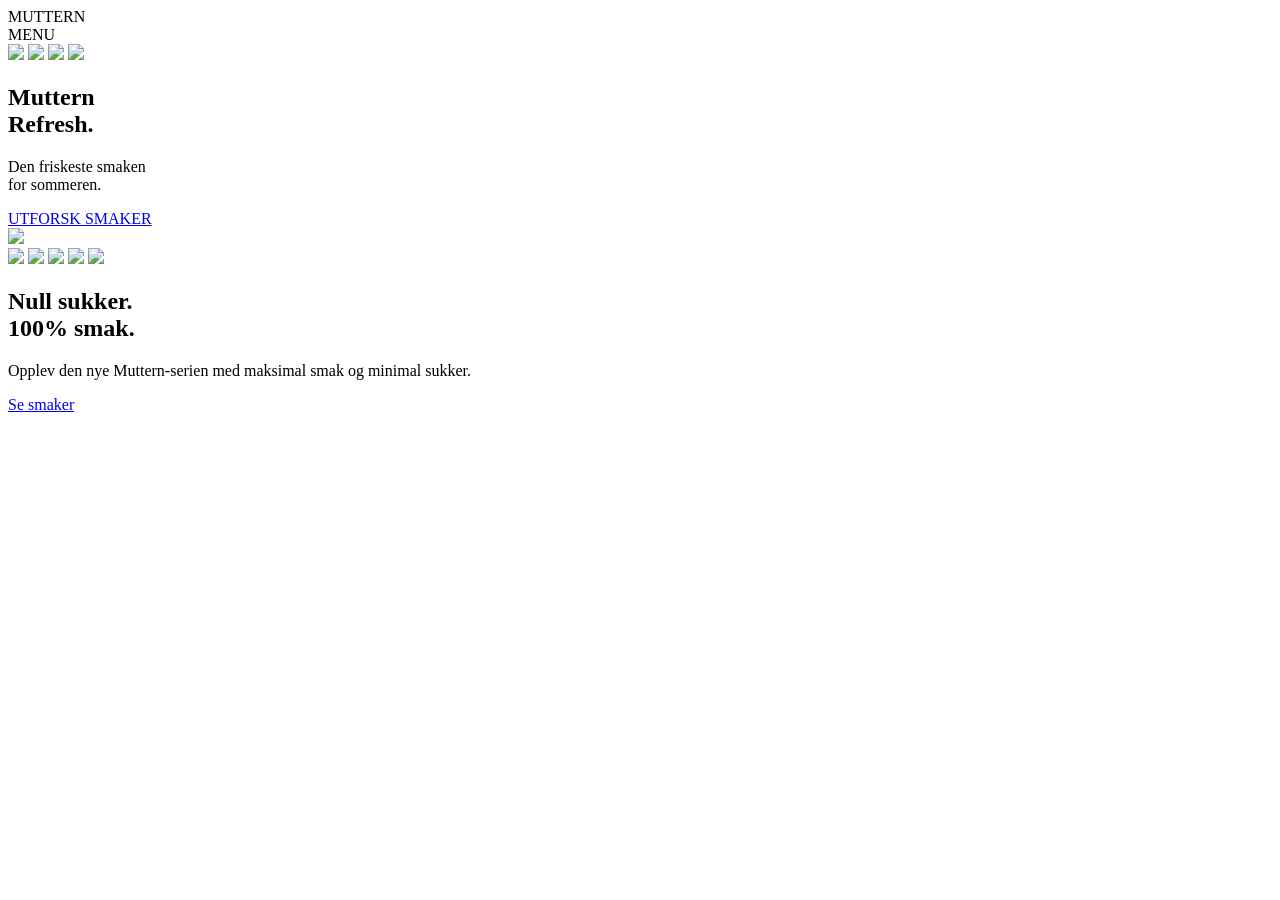
==== index.html @ 9f3a5b82 "Create index.html" ====
<!DOCTYPE html>
<html lang="no">
<head>
<meta charset="UTF-8">
<meta name="viewport" content="width=device-width, initial-scale=1.0">
<title>Muttern</title>

<link rel="stylesheet" href="style.css">

</head>
<body>

<header>

<div class="logo">
    MUTTERN
</div>

<div class="menu">
    MENU
</div>

</header>

<section class="hero">

<div class="bg-waves"></div>

<img class="fruit lemon1" src="images/lemon.png">
<img class="fruit lemon2" src="images/lemon.png">

<img class="fruit raspberry1" src="images/raspberry.png">
<img class="fruit raspberry2" src="images/raspberry.png">

<div class="left">

<h1>
Muttern<br>
Refresh.
</h1>

<p>
Den friskeste smaken<br>
for sommeren.
</p>

<a href="#" class="cta">
UTFORSK SMAKER
</a>

</div>

<div class="right">

<img
class="bottle"
src="images/muttern-bottle.png"
>

</div>

</section>

<section class="yellow-section">

<div class="orbit">
    <div class="sun"></div>
</div>

<div class="yellow-content">

<div class="bottles">

<img src="images/bottle1.png">
<img src="images/bottle2.png">
<img src="images/bottle3.png">
<img src="images/bottle4.png">
<img src="images/bottle5.png">

</div>

<div class="text">

<h2>
Null sukker.<br>
<span>100% smak.</span>
</h2>

<p>
Opplev den nye Muttern-serien
med maksimal smak og minimal sukker.
</p>

<a href="#">
Se smaker
</a>

</div>

</div>

</section>

</body>
</html>
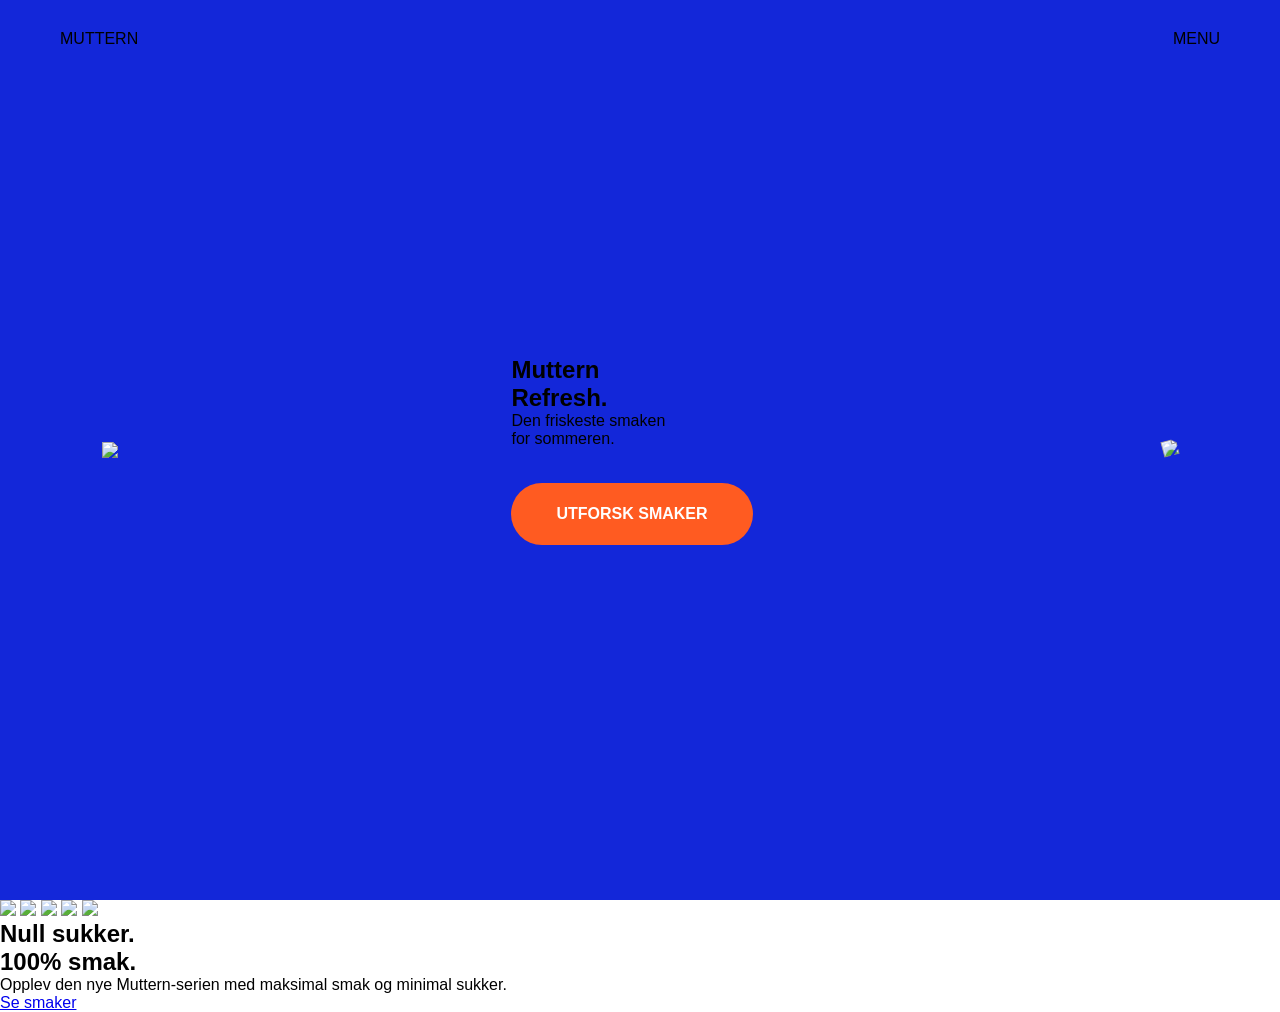
==== commit 346ad2c7: "Update index.html" ====
--- a/index.html
+++ b/index.html
@@ -27,10 +27,8 @@
 <div class="bg-waves"></div>
 
 <img class="fruit lemon1" src="images/lemon.png">
-<img class="fruit lemon2" src="images/lemon.png">
 
 <img class="fruit raspberry1" src="images/raspberry.png">
-<img class="fruit raspberry2" src="images/raspberry.png">
 
 <div class="left">
 
--- a/style.css
+++ b/style.css
@@ -0,0 +1,242 @@
+*{
+margin:0;
+padding:0;
+box-sizing:border-box;
+font-family:Arial,sans-serif;
+}
+
+body{
+overflow-x:hidden;
+background:white;
+}
+
+/* HEADER */
+
+header{
+position:absolute;
+top:0;
+left:0;
+width:100%;
+padding:30px 60px;
+display:flex;
+justify-content:space-between;
+align-items:center;
+z-index:100;
+}
+
+.logo{
+width:260px;
+}
+
+.menu-btn{
+width:110px;
+height:110px;
+background:white;
+border-radius:50%;
+display:flex;
+justify-content:center;
+align-items:center;
+text-decoration:none;
+font-weight:bold;
+color:#1327d9;
+}
+
+/* HERO */
+
+.hero{
+height:100vh;
+background:#1327d9;
+display:flex;
+align-items:center;
+justify-content:space-between;
+padding:0 8%;
+position:relative;
+overflow:hidden;
+}
+
+.circle{
+position:absolute;
+width:900px;
+height:900px;
+border-radius:50%;
+background:rgba(255,255,255,0.05);
+right:-250px;
+top:50%;
+transform:translateY(-50%);
+}
+
+.content{
+position:relative;
+z-index:5;
+}
+
+.content h1{
+font-size:120px;
+line-height:.9;
+color:white;
+font-weight:900;
+}
+
+.content p{
+margin-top:25px;
+font-size:30px;
+color:white;
+}
+
+.cta{
+display:inline-block;
+margin-top:35px;
+padding:22px 45px;
+background:#ff5b21;
+color:white;
+text-decoration:none;
+border-radius:60px;
+font-weight:bold;
+}
+
+.product{
+position:relative;
+z-index:5;
+}
+
+.bottle{
+width:550px;
+transform:rotate(-15deg);
+animation:float 4s ease-in-out infinite;
+}
+
+@keyframes float{
+
+0%,100%{
+transform:rotate(-15deg) translateY(0);
+}
+
+50%{
+transform:rotate(-15deg) translateY(-25px);
+}
+
+}
+
+/* FRUKT */
+
+.fruit{
+position:absolute;
+z-index:3;
+}
+
+.lemon{
+width:220px;
+top:120px;
+left:42%;
+animation:move 5s infinite ease-in-out;
+}
+
+.raspberry{
+width:180px;
+bottom:120px;
+right:28%;
+animation:move 6s infinite ease-in-out;
+}
+
+@keyframes move{
+
+0%,100%{
+transform:translateY(0);
+}
+
+50%{
+transform:translateY(-20px);
+}
+
+}
+
+/* SEKSJON 2 */
+
+.flavors{
+background:#f9b81c;
+padding:120px 10%;
+text-align:center;
+}
+
+.flavors h2{
+font-size:90px;
+line-height:.9;
+color:white;
+font-weight:900;
+}
+
+.flavors span{
+color:#5e2acc;
+}
+
+.flavors p{
+margin-top:30px;
+font-size:28px;
+color:white;
+}
+
+.cards{
+margin-top:70px;
+display:flex;
+justify-content:center;
+gap:25px;
+flex-wrap:wrap;
+}
+
+.card{
+width:220px;
+height:260px;
+background:white;
+border-radius:30px;
+display:flex;
+justify-content:center;
+align-items:center;
+font-size:28px;
+font-weight:bold;
+box-shadow:0 20px 40px rgba(0,0,0,.1);
+transition:.3s;
+}
+
+.card:hover{
+transform:translateY(-10px);
+}
+
+/* MOBIL */
+
+@media(max-width:900px){
+
+.hero{
+flex-direction:column;
+justify-content:center;
+text-align:center;
+padding-top:120px;
+}
+
+.content h1{
+font-size:70px;
+}
+
+.content p{
+font-size:22px;
+}
+
+.bottle{
+width:300px;
+margin-top:40px;
+}
+
+.logo{
+width:180px;
+}
+
+.menu-btn{
+width:80px;
+height:80px;
+font-size:14px;
+}
+
+.flavors h2{
+font-size:50px;
+}
+
+}
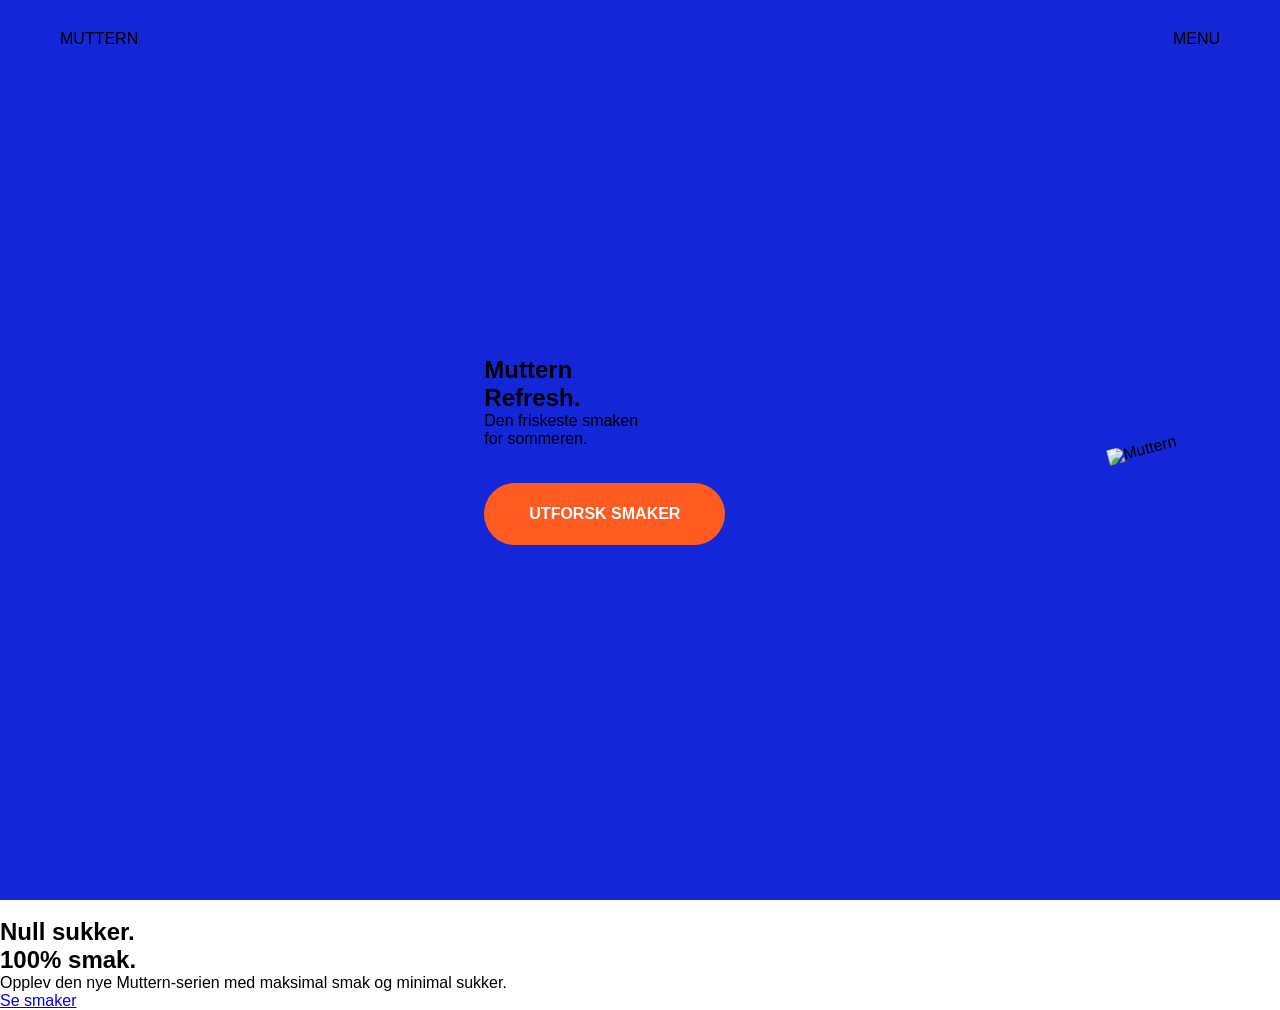
==== commit 8f4cd287: "Update index.html" ====
--- a/index.html
+++ b/index.html
@@ -3,99 +3,94 @@
 <head>
 <meta charset="UTF-8">
 <meta name="viewport" content="width=device-width, initial-scale=1.0">
-<title>Muttern</title>
-
+<title>Muttern Refresh</title>
 <link rel="stylesheet" href="style.css">
-
 </head>
 <body>
 
 <header>
 
-<div class="logo">
-    MUTTERN
-</div>
+    <div class="logo">
+        MUTTERN
+    </div>
 
-<div class="menu">
-    MENU
-</div>
+    <div class="menu">
+        MENU
+    </div>
 
 </header>
 
 <section class="hero">
 
-<div class="bg-waves"></div>
+    <div class="bg"></div>
 
-<img class="fruit lemon1" src="images/lemon.png">
+    <img src="images/lemon.png" class="fruit lemon1" alt="">
+    <img src="images/lemon.png" class="fruit lemon2" alt="">
 
-<img class="fruit raspberry1" src="images/raspberry.png">
+    <div class="left">
 
-<div class="left">
+        <h1>
+            Muttern<br>
+            Refresh.
+        </h1>
 
-<h1>
-Muttern<br>
-Refresh.
-</h1>
+        <p>
+            Den friskeste smaken<br>
+            for sommeren.
+        </p>
 
-<p>
-Den friskeste smaken<br>
-for sommeren.
-</p>
+        <a href="#" class="cta">
+            UTFORSK SMAKER
+        </a>
 
-<a href="#" class="cta">
-UTFORSK SMAKER
-</a>
+    </div>
 
-</div>
+    <div class="right">
 
-<div class="right">
+        <img
+        src="images/muttern-bottle.png"
+        class="bottle"
+        alt="Muttern">
 
-<img
-class="bottle"
-src="images/muttern-bottle.png"
->
-
-</div>
+    </div>
 
 </section>
 
 <section class="yellow-section">
 
-<div class="orbit">
     <div class="sun"></div>
-</div>
 
-<div class="yellow-content">
+    <div class="yellow-content">
 
-<div class="bottles">
+        <div class="bottles">
 
-<img src="images/bottle1.png">
-<img src="images/bottle2.png">
-<img src="images/bottle3.png">
-<img src="images/bottle4.png">
-<img src="images/bottle5.png">
+            <img src="images/bottle1.png" alt="">
+            <img src="images/bottle2.png" alt="">
+            <img src="images/bottle3.png" alt="">
+            <img src="images/bottle4.png" alt="">
+            <img src="images/bottle5.png" alt="">
 
-</div>
+        </div>
 
-<div class="text">
+        <div class="text">
 
-<h2>
-Null sukker.<br>
-<span>100% smak.</span>
-</h2>
+            <h2>
+                Null sukker.<br>
+                <span>100% smak.</span>
+            </h2>
 
-<p>
-Opplev den nye Muttern-serien
-med maksimal smak og minimal sukker.
-</p>
+            <p>
+                Opplev den nye Muttern-serien
+                med maksimal smak og minimal sukker.
+            </p>
 
-<a href="#">
-Se smaker
-</a>
+            <a href="#">
+                Se smaker
+            </a>
 
-</div>
+        </div>
 
-</div>
+    </div>
 
 </section>
 
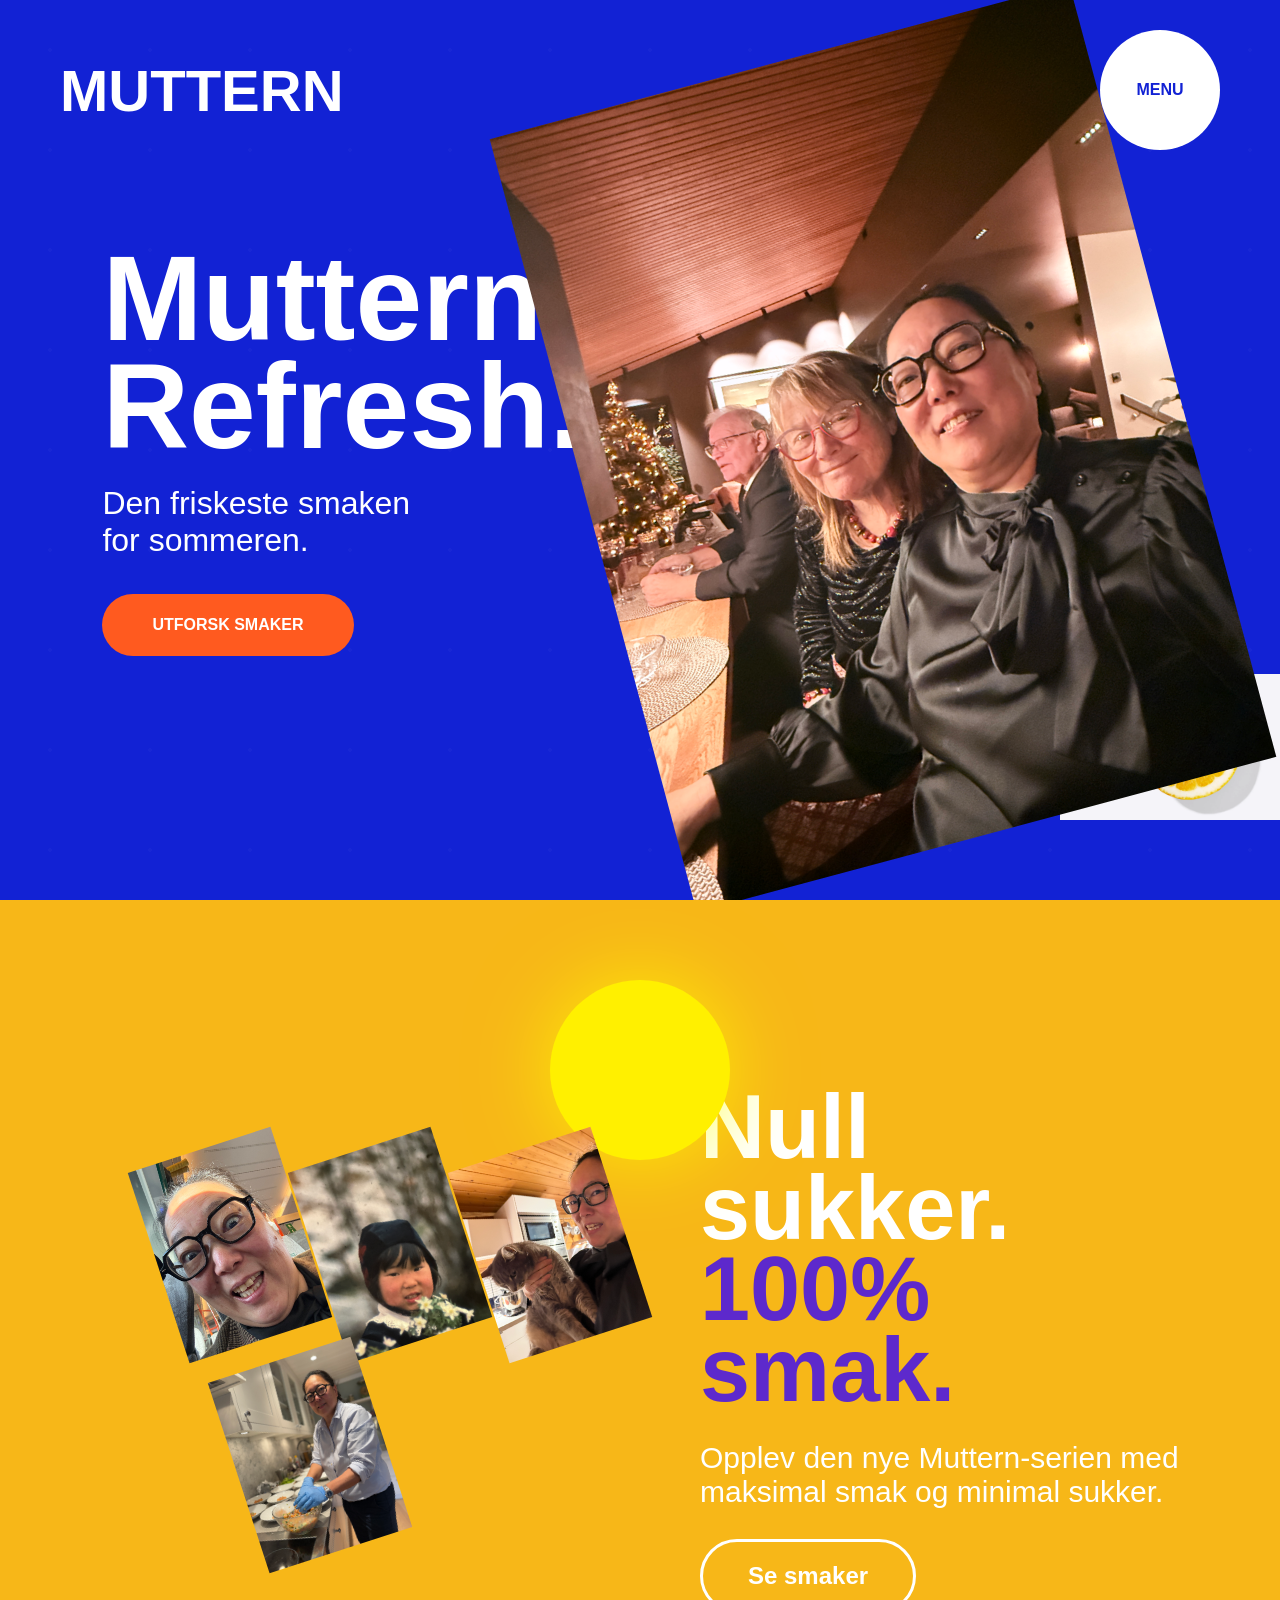
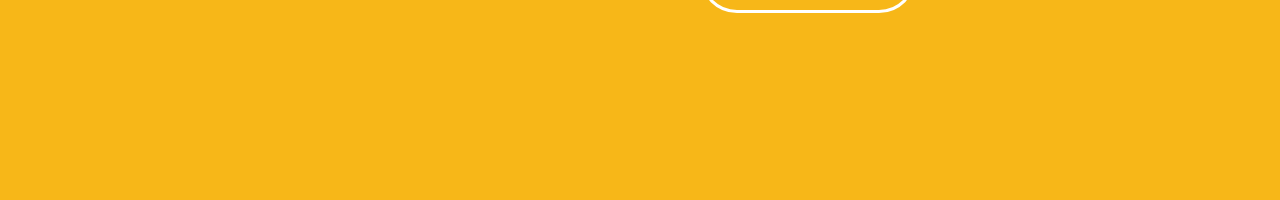
==== commit 6c4e0cf7: "Update index.html" ====
--- a/index.html
+++ b/index.html
@@ -24,7 +24,7 @@
 
     <div class="bg"></div>
 
-    <img src="images/lemon.png" class="fruit lemon1" alt="">
+    <img src="images/lemon1.png" class="fruit lemon1" alt="">
     <img src="images/lemon.png" class="fruit lemon2" alt="">
 
     <div class="left">
--- a/style.css
+++ b/style.css
@@ -7,7 +7,6 @@
 
 body{
 overflow-x:hidden;
-background:white;
 }
 
 /* HEADER */
@@ -25,87 +24,87 @@
 }
 
 .logo{
-width:260px;
-}
-
-.menu-btn{
-width:110px;
-height:110px;
+font-size:58px;
+font-weight:900;
+color:white;
+}
+
+.menu{
+width:120px;
+height:120px;
+border-radius:50%;
 background:white;
-border-radius:50%;
 display:flex;
 justify-content:center;
 align-items:center;
-text-decoration:none;
-font-weight:bold;
-color:#1327d9;
+font-weight:700;
+color:#1222d4;
 }
 
 /* HERO */
 
 .hero{
 height:100vh;
-background:#1327d9;
-display:flex;
-align-items:center;
+background:#1222d4;
+display:flex;
 justify-content:space-between;
+align-items:center;
 padding:0 8%;
 position:relative;
 overflow:hidden;
 }
 
-.circle{
-position:absolute;
-width:900px;
-height:900px;
-border-radius:50%;
-background:rgba(255,255,255,0.05);
-right:-250px;
-top:50%;
-transform:translateY(-50%);
-}
-
-.content{
-position:relative;
-z-index:5;
-}
-
-.content h1{
+.bg{
+position:absolute;
+inset:0;
+background:
+radial-gradient(
+rgba(255,255,255,.08) 2px,
+transparent 2px
+);
+background-size:100px 100px;
+opacity:.3;
+}
+
+.left{
+z-index:10;
+}
+
+.left h1{
 font-size:120px;
 line-height:.9;
 color:white;
 font-weight:900;
 }
 
-.content p{
+.left p{
 margin-top:25px;
-font-size:30px;
+font-size:32px;
 color:white;
 }
 
 .cta{
 display:inline-block;
 margin-top:35px;
-padding:22px 45px;
-background:#ff5b21;
+padding:22px 50px;
+background:#ff5a1f;
 color:white;
 text-decoration:none;
 border-radius:60px;
 font-weight:bold;
 }
 
-.product{
-position:relative;
-z-index:5;
+.right{
+z-index:10;
 }
 
 .bottle{
-width:550px;
+width:600px;
 transform:rotate(-15deg);
-animation:float 4s ease-in-out infinite;
-}
-
-@keyframes float{
+animation:floatBottleMain 4s ease-in-out infinite;
+}
+
+@keyframes floatBottleMain{
 
 0%,100%{
 transform:rotate(-15deg) translateY(0);
@@ -121,24 +120,24 @@
 
 .fruit{
 position:absolute;
-z-index:3;
-}
-
-.lemon{
+z-index:5;
+}
+
+.lemon1{
 width:220px;
 top:120px;
-left:42%;
-animation:move 5s infinite ease-in-out;
-}
-
-.raspberry{
-width:180px;
-bottom:120px;
-right:28%;
-animation:move 6s infinite ease-in-out;
-}
-
-@keyframes move{
+left:40%;
+animation:floatFruit 6s infinite ease-in-out;
+}
+
+.lemon2{
+width:260px;
+right:-40px;
+bottom:80px;
+animation:floatFruit 5s infinite ease-in-out;
+}
+
+@keyframes floatFruit{
 
 0%,100%{
 transform:translateY(0);
@@ -150,55 +149,107 @@
 
 }
 
-/* SEKSJON 2 */
-
-.flavors{
-background:#f9b81c;
-padding:120px 10%;
-text-align:center;
-}
-
-.flavors h2{
+/* GUL SEKSJON */
+
+.yellow-section{
+background:#f7b718;
+min-height:100vh;
+position:relative;
+overflow:hidden;
+}
+
+.sun{
+width:180px;
+height:180px;
+background:#fff000;
+border-radius:50%;
+position:absolute;
+top:80px;
+left:50%;
+transform:translateX(-50%);
+box-shadow:0 0 80px rgba(255,255,0,.7);
+}
+
+.yellow-content{
+min-height:100vh;
+display:flex;
+justify-content:space-around;
+align-items:center;
+padding:120px 80px;
+}
+
+.bottles{
+display:flex;
+gap:10px;
+flex-wrap:wrap;
+justify-content:center;
+max-width:700px;
+}
+
+.bottles img{
+width:150px;
+transform:rotate(-18deg);
+animation:floatSmall 5s ease-in-out infinite;
+}
+
+.bottles img:nth-child(2){
+animation-delay:.5s;
+}
+
+.bottles img:nth-child(3){
+animation-delay:1s;
+}
+
+.bottles img:nth-child(4){
+animation-delay:1.5s;
+}
+
+.bottles img:nth-child(5){
+animation-delay:2s;
+}
+
+@keyframes floatSmall{
+
+0%,100%{
+transform:rotate(-18deg) translateY(0);
+}
+
+50%{
+transform:rotate(-18deg) translateY(-20px);
+}
+
+}
+
+.text{
+max-width:500px;
+}
+
+.text h2{
 font-size:90px;
 line-height:.9;
 color:white;
 font-weight:900;
 }
 
-.flavors span{
-color:#5e2acc;
-}
-
-.flavors p{
-margin-top:30px;
-font-size:28px;
-color:white;
-}
-
-.cards{
-margin-top:70px;
-display:flex;
-justify-content:center;
-gap:25px;
-flex-wrap:wrap;
-}
-
-.card{
-width:220px;
-height:260px;
-background:white;
-border-radius:30px;
-display:flex;
-justify-content:center;
-align-items:center;
-font-size:28px;
-font-weight:bold;
-box-shadow:0 20px 40px rgba(0,0,0,.1);
-transition:.3s;
-}
-
-.card:hover{
-transform:translateY(-10px);
+.text span{
+color:#5d29cc;
+}
+
+.text p{
+font-size:30px;
+margin:30px 0;
+color:white;
+}
+
+.text a{
+display:inline-block;
+padding:20px 45px;
+border:3px solid white;
+border-radius:60px;
+text-decoration:none;
+color:white;
+font-weight:700;
+font-size:24px;
 }
 
 /* MOBIL */
@@ -207,16 +258,15 @@
 
 .hero{
 flex-direction:column;
-justify-content:center;
 text-align:center;
-padding-top:120px;
-}
-
-.content h1{
+padding-top:180px;
+}
+
+.left h1{
 font-size:70px;
 }
 
-.content p{
+.left p{
 font-size:22px;
 }
 
@@ -225,18 +275,23 @@
 margin-top:40px;
 }
 
+.yellow-content{
+flex-direction:column;
+text-align:center;
+gap:60px;
+}
+
+.text h2{
+font-size:55px;
+}
+
 .logo{
-width:180px;
-}
-
-.menu-btn{
+font-size:40px;
+}
+
+.menu{
 width:80px;
 height:80px;
-font-size:14px;
-}
-
-.flavors h2{
-font-size:50px;
-}
-
-}
+}
+
+}
